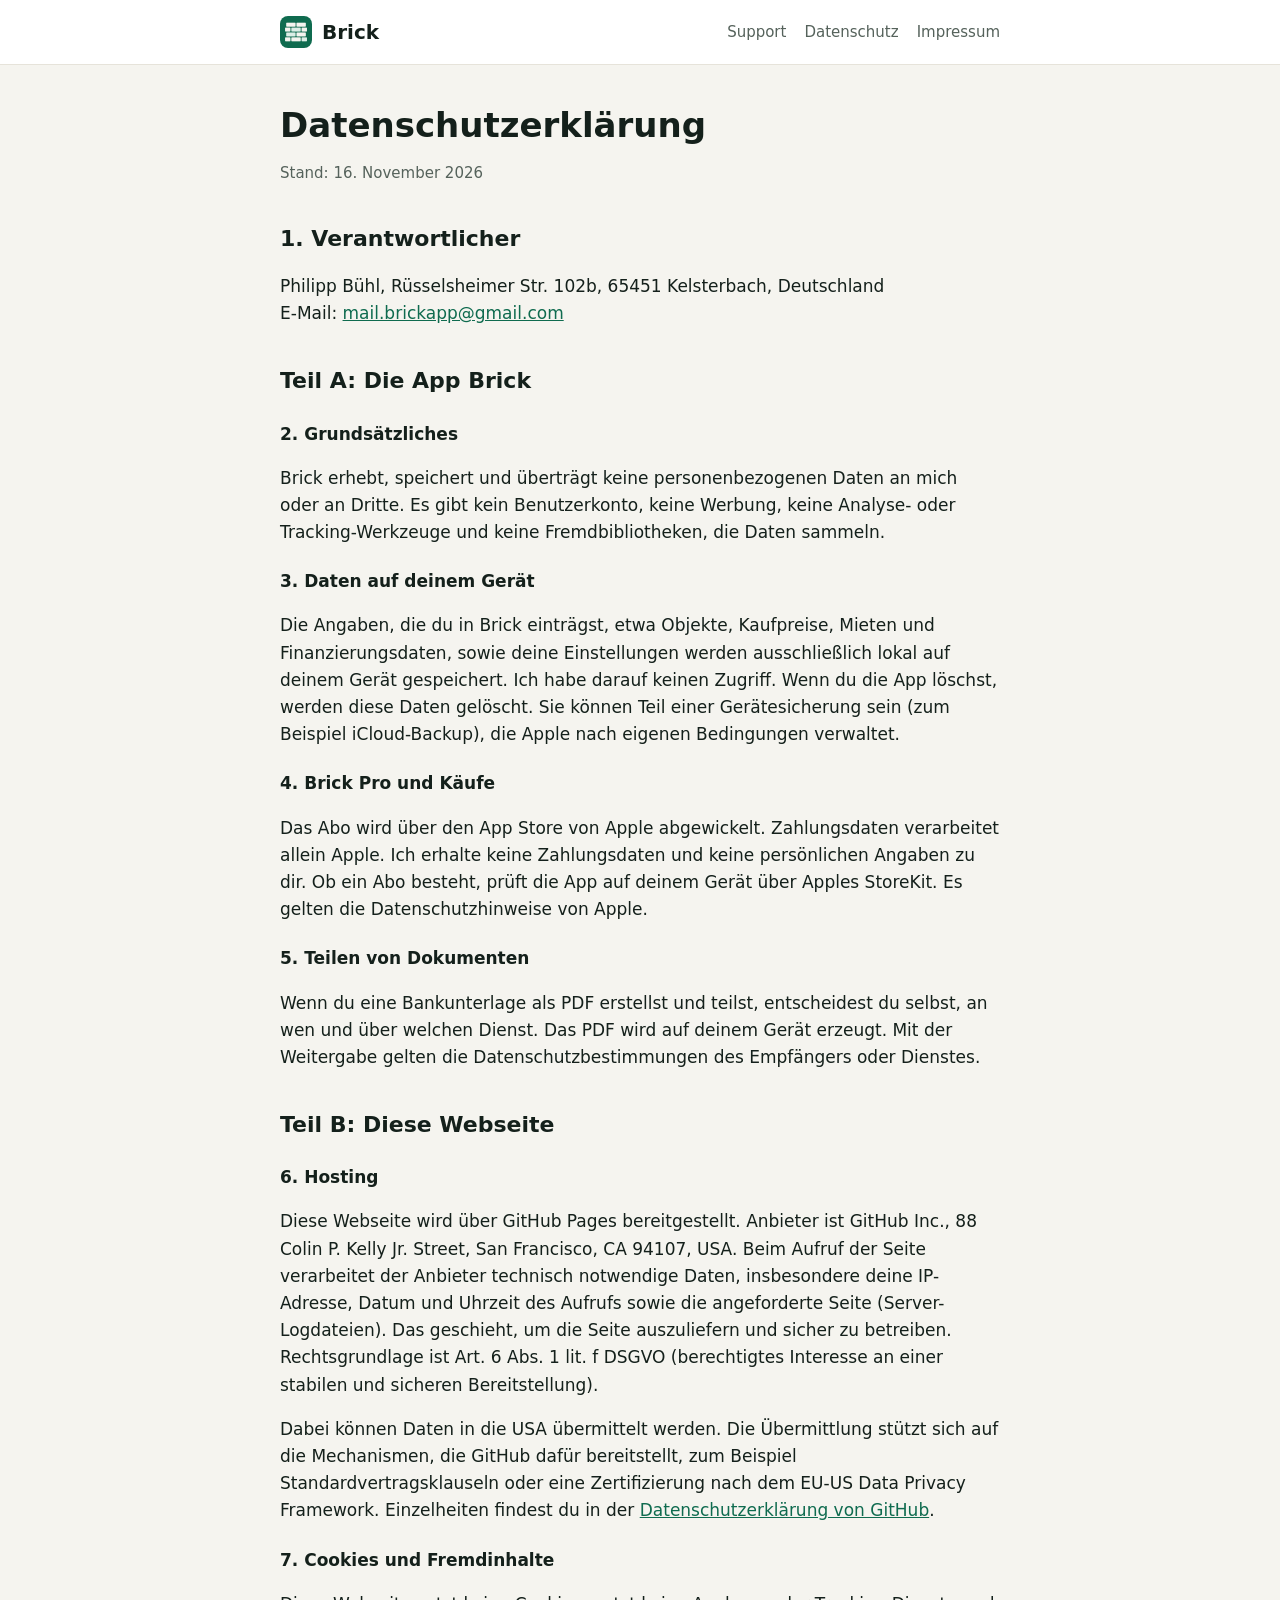
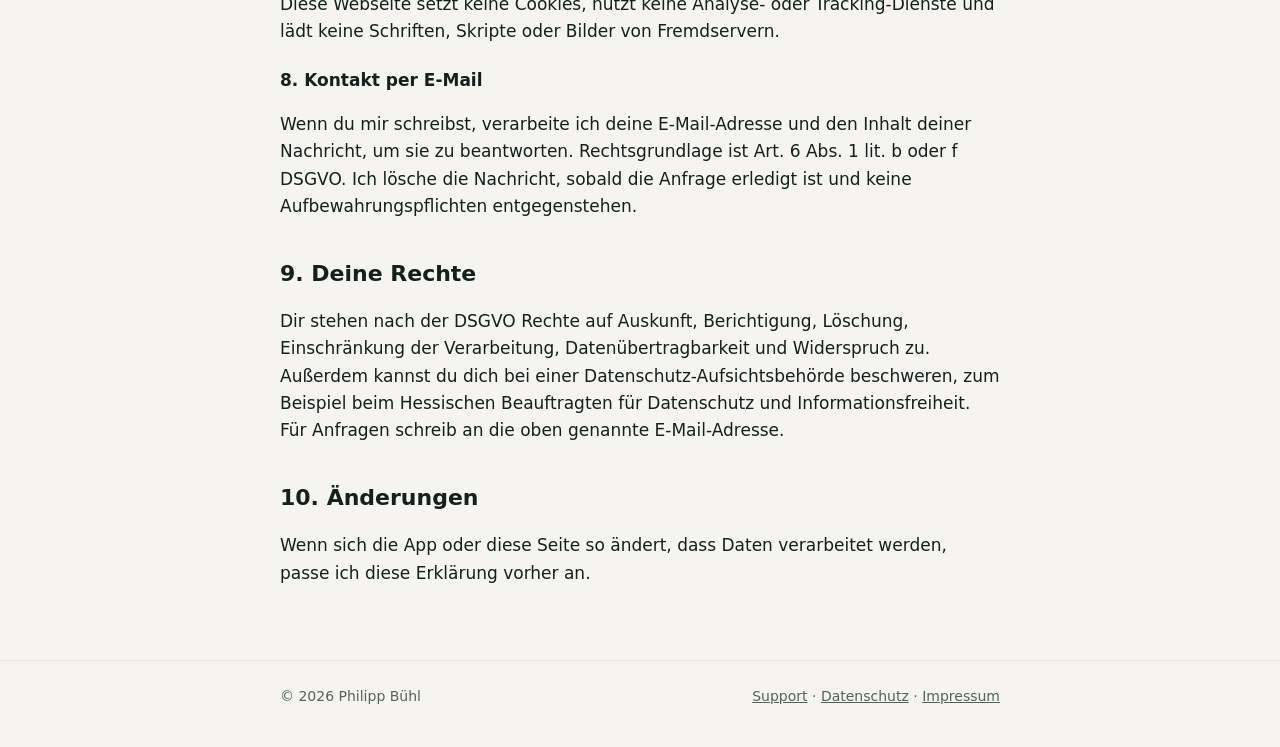
==== datenschutz/index.html @ 849d2d88 "Add files via upload" ====
<!doctype html>
<html lang="de">
<head>
<meta charset="utf-8">
<meta name="viewport" content="width=device-width,initial-scale=1">
<title>Datenschutzerklärung – Brick</title>
<meta name="description" content="Datenschutzerklärung zur App Brick und zu dieser Webseite.">
<link rel="icon" href="../icon.png">
<link rel="apple-touch-icon" href="../icon.png">
<link rel="stylesheet" href="../style.css">
</head>
<body>
<header><div class="wrap">
<a class="brand" href="../"><img src="../icon.png" alt=""><span class="appname">Brick</span></a>
<nav><a href="../support/">Support</a><a href="../datenschutz/">Datenschutz</a><a href="../impressum/">Impressum</a></nav>
</div></header>
<main><div class="wrap">

<h1>Datenschutzerklärung</h1>
<p class="muted">Stand: 16. November 2026</p>

<h2>1. Verantwortlicher</h2>
<p>Philipp Bühl, Rüsselsheimer Str. 102b, 65451 Kelsterbach, Deutschland<br>
E-Mail: <a href="mailto:mail.brickapp@gmail.com">mail.brickapp@gmail.com</a></p>

<h2>Teil A: Die App <span class="appname">Brick</span></h2>

<h3>2. Grundsätzliches</h3>
<p><span class="appname">Brick</span> erhebt, speichert und überträgt keine personenbezogenen Daten an mich oder an Dritte. Es gibt kein Benutzerkonto, keine Werbung, keine Analyse- oder Tracking-Werkzeuge und keine Fremdbibliotheken, die Daten sammeln.</p>

<h3>3. Daten auf deinem Gerät</h3>
<p>Die Angaben, die du in <span class="appname">Brick</span> einträgst, etwa Objekte, Kaufpreise, Mieten und Finanzierungsdaten, sowie deine Einstellungen werden ausschließlich lokal auf deinem Gerät gespeichert. Ich habe darauf keinen Zugriff. Wenn du die App löschst, werden diese Daten gelöscht. Sie können Teil einer Gerätesicherung sein (zum Beispiel iCloud-Backup), die Apple nach eigenen Bedingungen verwaltet.</p>

<h3>4. Brick Pro und Käufe</h3>
<p>Das Abo wird über den App Store von Apple abgewickelt. Zahlungsdaten verarbeitet allein Apple. Ich erhalte keine Zahlungsdaten und keine persönlichen Angaben zu dir. Ob ein Abo besteht, prüft die App auf deinem Gerät über Apples StoreKit. Es gelten die Datenschutzhinweise von Apple.</p>

<h3>5. Teilen von Dokumenten</h3>
<p>Wenn du eine Bankunterlage als PDF erstellst und teilst, entscheidest du selbst, an wen und über welchen Dienst. Das PDF wird auf deinem Gerät erzeugt. Mit der Weitergabe gelten die Datenschutzbestimmungen des Empfängers oder Dienstes.</p>

<h2>Teil B: Diese Webseite</h2>

<h3>6. Hosting</h3>
<p>Diese Webseite wird über GitHub Pages bereitgestellt. Anbieter ist GitHub Inc., 88 Colin P. Kelly Jr. Street, San Francisco, CA 94107, USA. Beim Aufruf der Seite verarbeitet der Anbieter technisch notwendige Daten, insbesondere deine IP-Adresse, Datum und Uhrzeit des Aufrufs sowie die angeforderte Seite (Server-Logdateien). Das geschieht, um die Seite auszuliefern und sicher zu betreiben. Rechtsgrundlage ist Art. 6 Abs. 1 lit. f DSGVO (berechtigtes Interesse an einer stabilen und sicheren Bereitstellung).</p>
<p>Dabei können Daten in die USA übermittelt werden. Die Übermittlung stützt sich auf die Mechanismen, die GitHub dafür bereitstellt, zum Beispiel Standardvertragsklauseln oder eine Zertifizierung nach dem EU-US Data Privacy Framework. Einzelheiten findest du in der <a href="https://docs.github.com/de/site-policy/privacy-policies/github-general-privacy-statement">Datenschutzerklärung von GitHub</a>.</p>

<h3>7. Cookies und Fremdinhalte</h3>
<p>Diese Webseite setzt keine Cookies, nutzt keine Analyse- oder Tracking-Dienste und lädt keine Schriften, Skripte oder Bilder von Fremdservern.</p>

<h3>8. Kontakt per E-Mail</h3>
<p>Wenn du mir schreibst, verarbeite ich deine E-Mail-Adresse und den Inhalt deiner Nachricht, um sie zu beantworten. Rechtsgrundlage ist Art. 6 Abs. 1 lit. b oder f DSGVO. Ich lösche die Nachricht, sobald die Anfrage erledigt ist und keine Aufbewahrungspflichten entgegenstehen.</p>

<h2>9. Deine Rechte</h2>
<p>Dir stehen nach der DSGVO Rechte auf Auskunft, Berichtigung, Löschung, Einschränkung der Verarbeitung, Datenübertragbarkeit und Widerspruch zu. Außerdem kannst du dich bei einer Datenschutz-Aufsichtsbehörde beschweren, zum Beispiel beim Hessischen Beauftragten für Datenschutz und Informationsfreiheit. Für Anfragen schreib an die oben genannte E-Mail-Adresse.</p>

<h2>10. Änderungen</h2>
<p>Wenn sich die App oder diese Seite so ändert, dass Daten verarbeitet werden, passe ich diese Erklärung vorher an.</p>

</div></main>
<footer><div class="wrap">
<span>© 2026 Philipp Bühl</span>
<span><a href="../support/">Support</a> · <a href="../datenschutz/">Datenschutz</a> · <a href="../impressum/">Impressum</a></span>
</div></footer>
</body>
</html>
---- style.css ----
:root{--bg:#F5F4EF;--surface:#FFFFFF;--ink:#14201B;--ink2:#55625B;--line:#E6E3DA;--accent:#0F6B4F;--soft:#DCEEE6;--accentInk:#0B5A41}
@media (prefers-color-scheme:dark){:root{--bg:#0F1613;--surface:#18221D;--ink:#EAF0EC;--ink2:#A6B3AB;--line:#2A3832;--accent:#5FCFA3;--soft:#1E3B30;--accentInk:#8FE0BD}}
*{box-sizing:border-box}
html{-webkit-text-size-adjust:100%}
body{margin:0;background:var(--bg);color:var(--ink);font:17px/1.6 system-ui,-apple-system,"Segoe UI",Roboto,Helvetica,Arial,sans-serif}
a{color:var(--accent)}
.wrap{max-width:760px;margin:0 auto;padding:0 20px}
header{border-bottom:1px solid var(--line);background:var(--surface)}
header .wrap{display:flex;align-items:center;justify-content:space-between;gap:16px;height:64px}
.brand{display:flex;align-items:center;gap:10px;font-weight:700;font-size:20px;color:var(--ink);text-decoration:none}
.brand img{width:32px;height:32px;border-radius:8px}
nav{display:flex;gap:18px;font-size:15px}
nav a{color:var(--ink2);text-decoration:none}
nav a:hover{color:var(--accent)}
main{padding:40px 0 56px}
h1{font-size:34px;line-height:1.2;margin:0 0 12px}
h2{font-size:22px;margin:36px 0 8px}
h3{font-size:17px;margin:22px 0 4px}
p,li{color:var(--ink)}
.lead{font-size:20px;color:var(--ink2);margin:0 0 28px}
.muted{color:var(--ink2);font-size:15px}
.card{background:var(--surface);border:1px solid var(--line);border-radius:16px;padding:20px;margin:16px 0}
.grid{display:grid;grid-template-columns:1fr 1fr;gap:14px;margin:20px 0}
.grid .card{margin:0}
.grid h3{margin-top:0}
.hero{background:var(--soft);border-radius:20px;padding:28px;margin:0 0 28px;display:flex;gap:20px;align-items:center}
.hero img{width:84px;height:84px;border-radius:20px;flex:none}
.hero h1{margin:0 0 6px}
.hero p{margin:0;color:var(--accentInk)}
.badge{display:inline-block;background:var(--accent);color:#fff;border-radius:999px;padding:6px 14px;font-size:14px;font-weight:600}
@media (prefers-color-scheme:dark){.badge{color:#0F1613}}
footer{border-top:1px solid var(--line);padding:24px 0 40px;color:var(--ink2);font-size:14px}
footer .wrap{display:flex;flex-wrap:wrap;gap:8px 20px;justify-content:space-between}
footer a{color:var(--ink2)}
dl{margin:0}dt{font-weight:600;margin-top:14px}dd{margin:2px 0 0;color:var(--ink2)}
@media (max-width:600px){h1{font-size:28px}.grid{grid-template-columns:1fr}.hero{flex-direction:column;align-items:flex-start}nav{gap:12px;font-size:14px}}
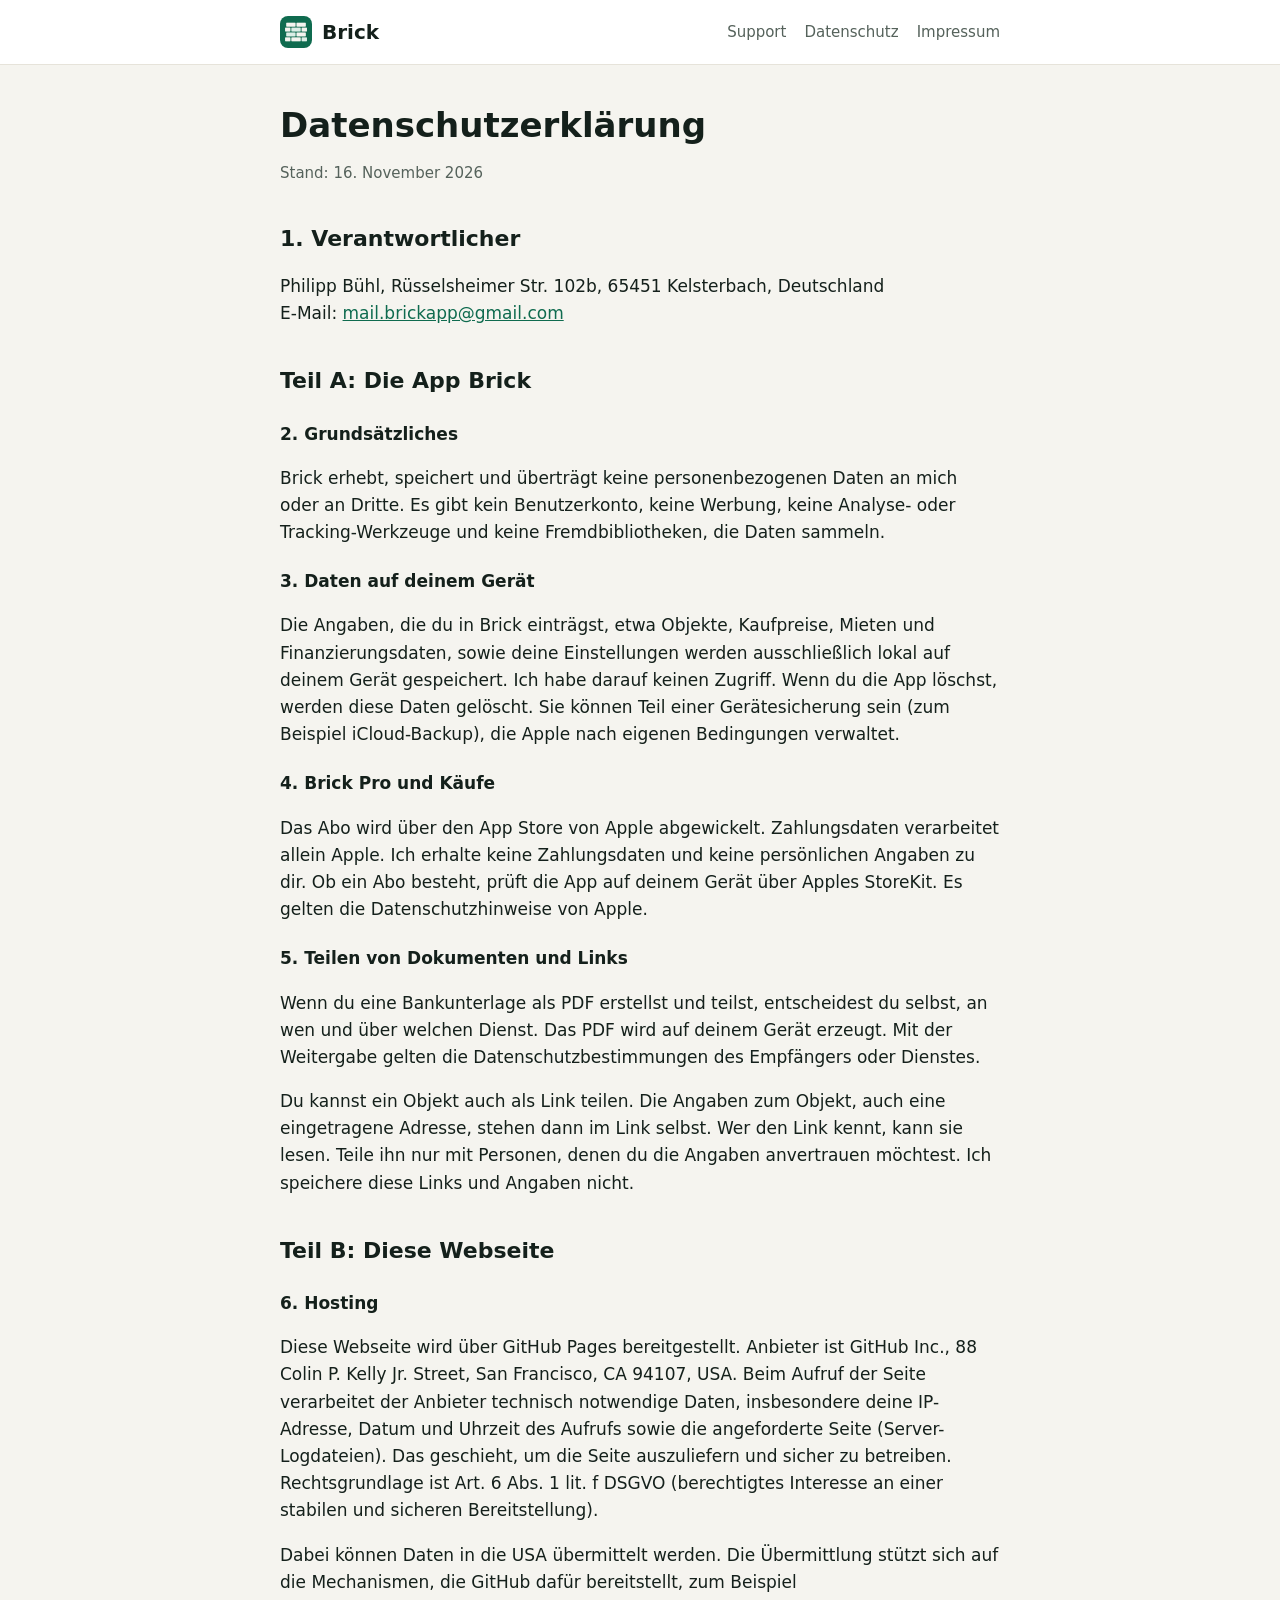
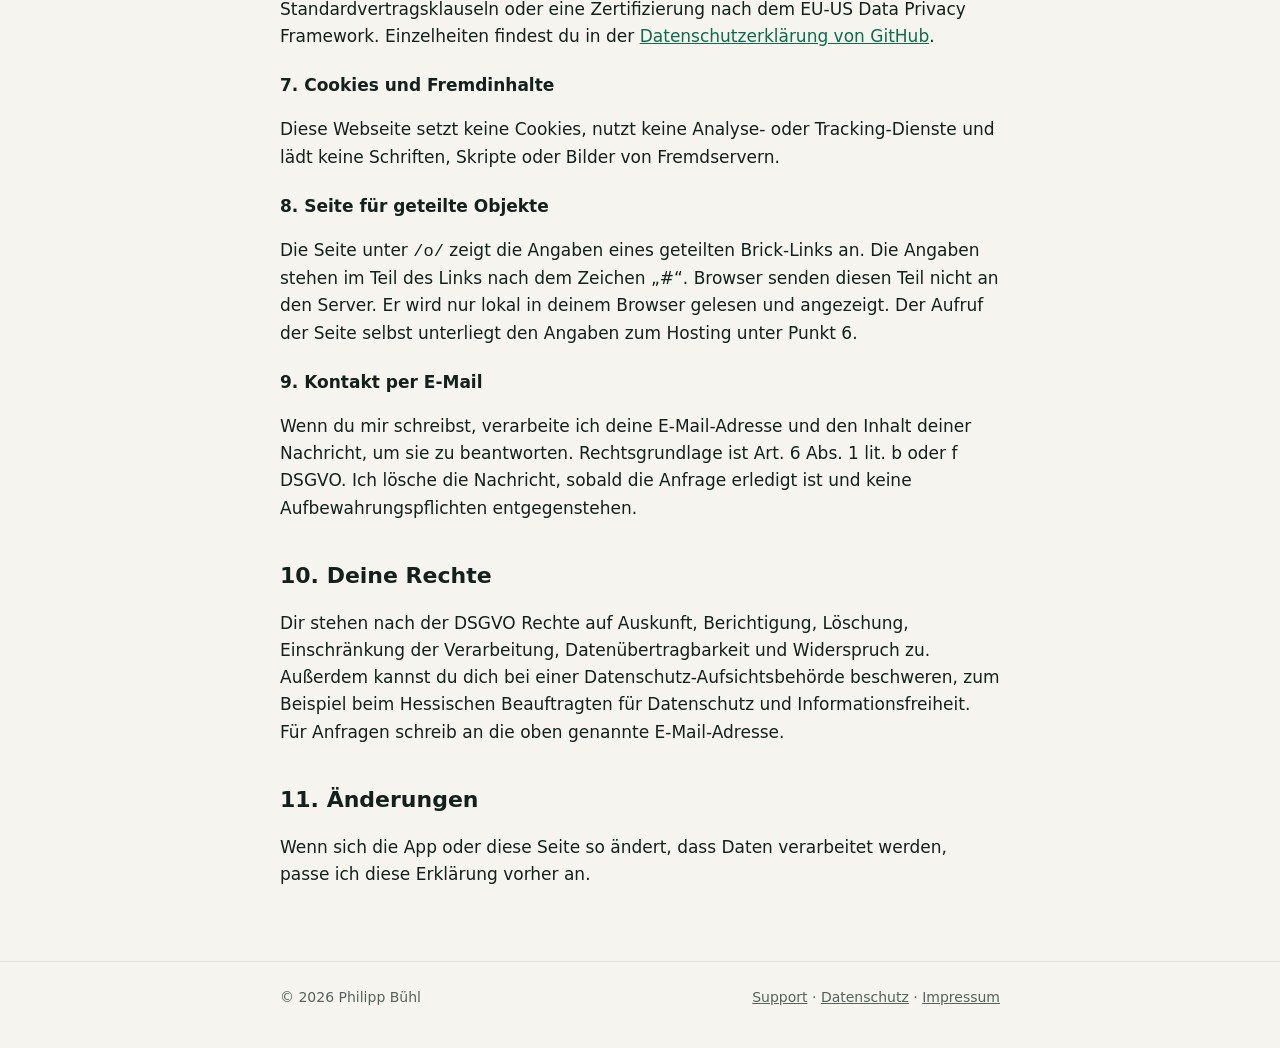
==== commit 23356642: "Add files via upload" ====
--- a/datenschutz/index.html
+++ b/datenschutz/index.html
@@ -34,8 +34,9 @@
 <h3>4. Brick Pro und Käufe</h3>
 <p>Das Abo wird über den App Store von Apple abgewickelt. Zahlungsdaten verarbeitet allein Apple. Ich erhalte keine Zahlungsdaten und keine persönlichen Angaben zu dir. Ob ein Abo besteht, prüft die App auf deinem Gerät über Apples StoreKit. Es gelten die Datenschutzhinweise von Apple.</p>
 
-<h3>5. Teilen von Dokumenten</h3>
+<h3>5. Teilen von Dokumenten und Links</h3>
 <p>Wenn du eine Bankunterlage als PDF erstellst und teilst, entscheidest du selbst, an wen und über welchen Dienst. Das PDF wird auf deinem Gerät erzeugt. Mit der Weitergabe gelten die Datenschutzbestimmungen des Empfängers oder Dienstes.</p>
+<p>Du kannst ein Objekt auch als Link teilen. Die Angaben zum Objekt, auch eine eingetragene Adresse, stehen dann im Link selbst. Wer den Link kennt, kann sie lesen. Teile ihn nur mit Personen, denen du die Angaben anvertrauen möchtest. Ich speichere diese Links und Angaben nicht.</p>
 
 <h2>Teil B: Diese Webseite</h2>
 
@@ -46,13 +47,16 @@
 <h3>7. Cookies und Fremdinhalte</h3>
 <p>Diese Webseite setzt keine Cookies, nutzt keine Analyse- oder Tracking-Dienste und lädt keine Schriften, Skripte oder Bilder von Fremdservern.</p>
 
-<h3>8. Kontakt per E-Mail</h3>
+<h3>8. Seite für geteilte Objekte</h3>
+<p>Die Seite unter <code>/o/</code> zeigt die Angaben eines geteilten Brick-Links an. Die Angaben stehen im Teil des Links nach dem Zeichen „#“. Browser senden diesen Teil nicht an den Server. Er wird nur lokal in deinem Browser gelesen und angezeigt. Der Aufruf der Seite selbst unterliegt den Angaben zum Hosting unter Punkt 6.</p>
+
+<h3>9. Kontakt per E-Mail</h3>
 <p>Wenn du mir schreibst, verarbeite ich deine E-Mail-Adresse und den Inhalt deiner Nachricht, um sie zu beantworten. Rechtsgrundlage ist Art. 6 Abs. 1 lit. b oder f DSGVO. Ich lösche die Nachricht, sobald die Anfrage erledigt ist und keine Aufbewahrungspflichten entgegenstehen.</p>
 
-<h2>9. Deine Rechte</h2>
+<h2>10. Deine Rechte</h2>
 <p>Dir stehen nach der DSGVO Rechte auf Auskunft, Berichtigung, Löschung, Einschränkung der Verarbeitung, Datenübertragbarkeit und Widerspruch zu. Außerdem kannst du dich bei einer Datenschutz-Aufsichtsbehörde beschweren, zum Beispiel beim Hessischen Beauftragten für Datenschutz und Informationsfreiheit. Für Anfragen schreib an die oben genannte E-Mail-Adresse.</p>
 
-<h2>10. Änderungen</h2>
+<h2>11. Änderungen</h2>
 <p>Wenn sich die App oder diese Seite so ändert, dass Daten verarbeitet werden, passe ich diese Erklärung vorher an.</p>
 
 </div></main>
--- a/style.css
+++ b/style.css
@@ -32,5 +32,10 @@
 footer{border-top:1px solid var(--line);padding:24px 0 40px;color:var(--ink2);font-size:14px}
 footer .wrap{display:flex;flex-wrap:wrap;gap:8px 20px;justify-content:space-between}
 footer a{color:var(--ink2)}
+.zeile{display:flex;justify-content:space-between;gap:16px;padding:9px 0;border-bottom:1px solid var(--line)}
+.zeile:last-child{border-bottom:0}
+.zeile span:first-child{color:var(--ink2)}
+.zeile span:last-child{font-weight:600;text-align:right}
+a.badge{text-decoration:none}
 dl{margin:0}dt{font-weight:600;margin-top:14px}dd{margin:2px 0 0;color:var(--ink2)}
 @media (max-width:600px){h1{font-size:28px}.grid{grid-template-columns:1fr}.hero{flex-direction:column;align-items:flex-start}nav{gap:12px;font-size:14px}}
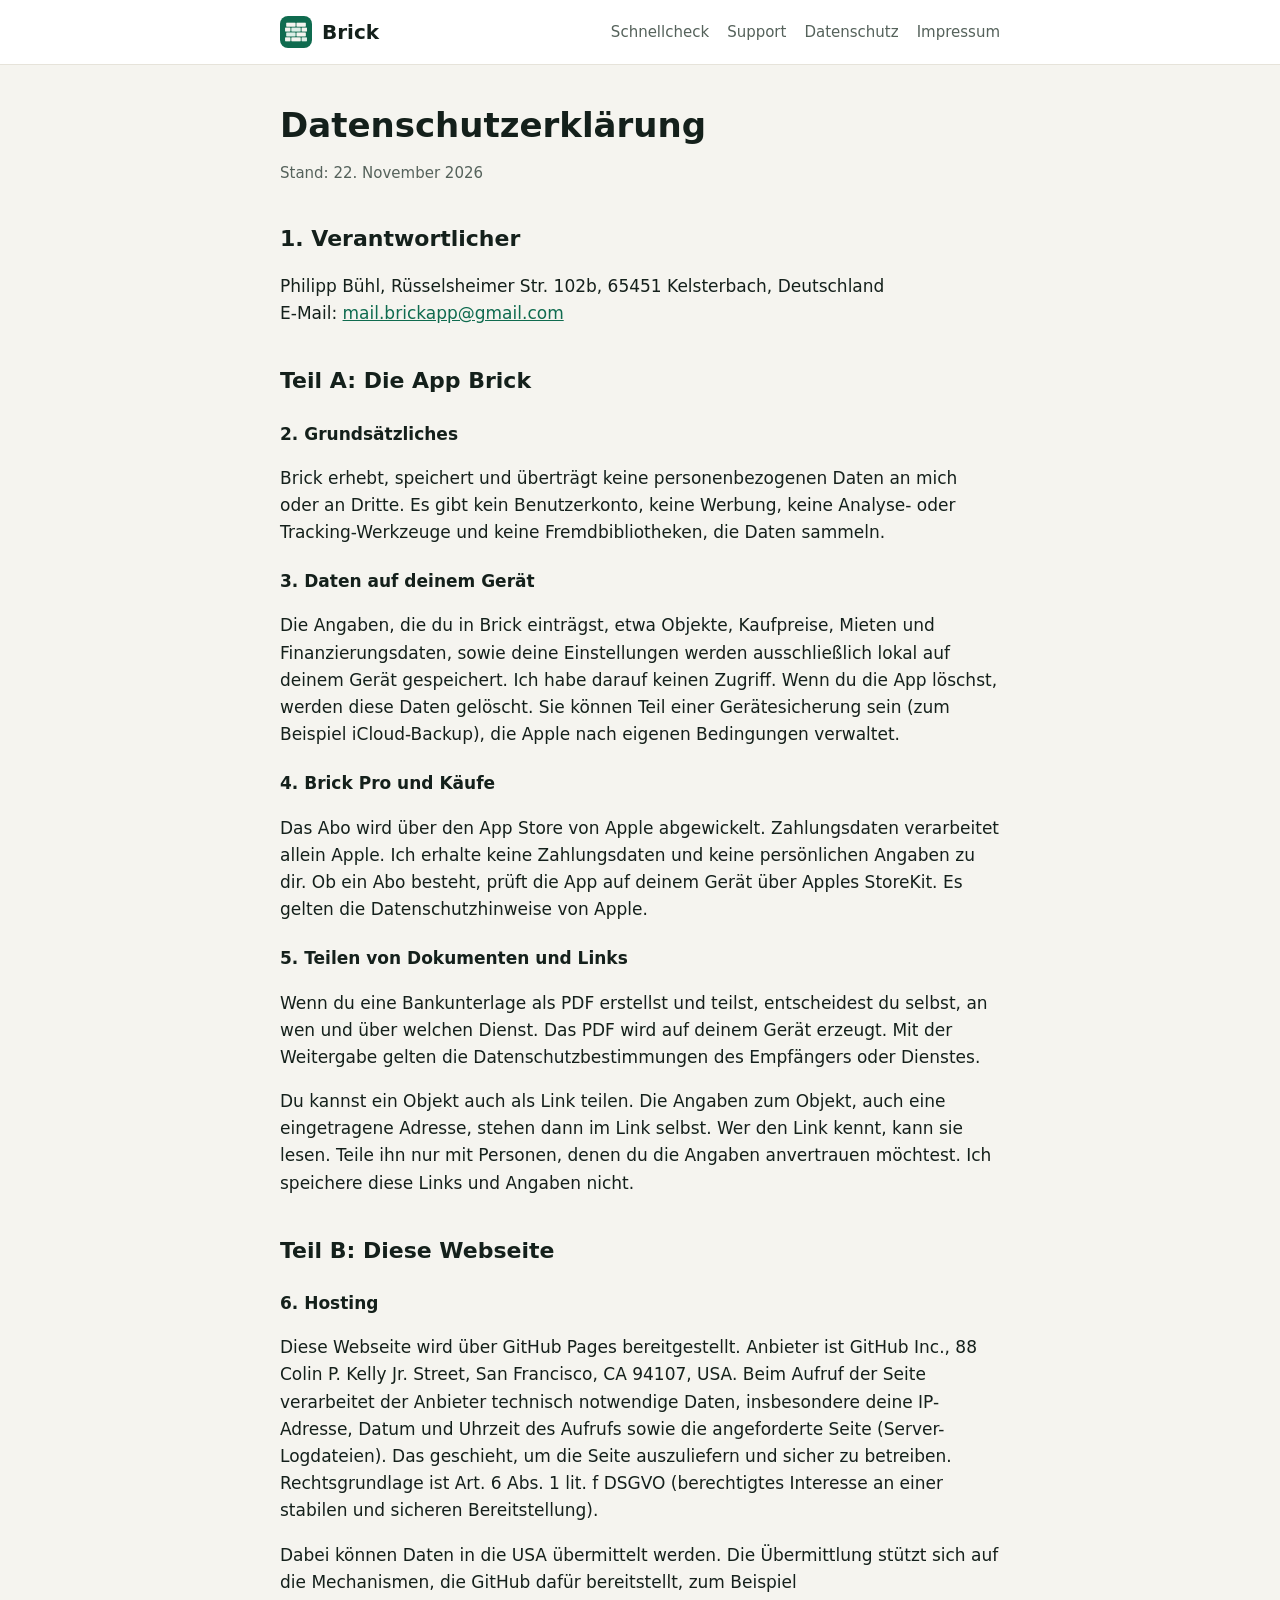
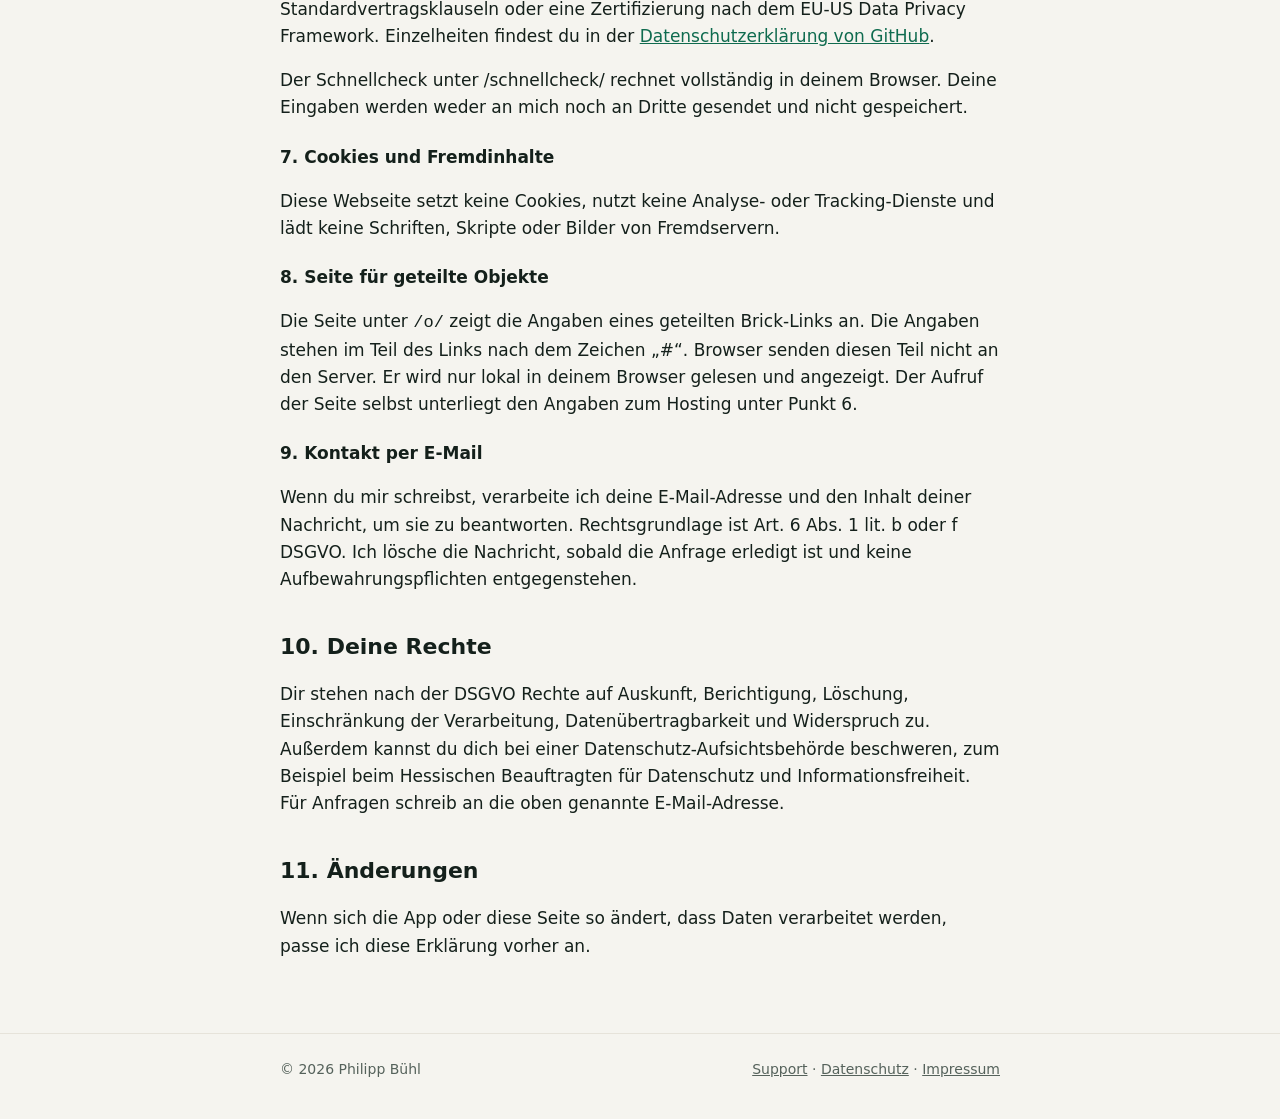
==== commit b1a1d172: "Add files via upload" ====
--- a/datenschutz/index.html
+++ b/datenschutz/index.html
@@ -12,12 +12,12 @@
 <body>
 <header><div class="wrap">
 <a class="brand" href="../"><img src="../icon.png" alt=""><span class="appname">Brick</span></a>
-<nav><a href="../support/">Support</a><a href="../datenschutz/">Datenschutz</a><a href="../impressum/">Impressum</a></nav>
+<nav><a href="../schnellcheck/">Schnellcheck</a><a href="../support/">Support</a><a href="../datenschutz/">Datenschutz</a><a href="../impressum/">Impressum</a></nav>
 </div></header>
 <main><div class="wrap">
 
 <h1>Datenschutzerklärung</h1>
-<p class="muted">Stand: 16. November 2026</p>
+<p class="muted">Stand: 22. November 2026</p>
 
 <h2>1. Verantwortlicher</h2>
 <p>Philipp Bühl, Rüsselsheimer Str. 102b, 65451 Kelsterbach, Deutschland<br>
@@ -43,6 +43,7 @@
 <h3>6. Hosting</h3>
 <p>Diese Webseite wird über GitHub Pages bereitgestellt. Anbieter ist GitHub Inc., 88 Colin P. Kelly Jr. Street, San Francisco, CA 94107, USA. Beim Aufruf der Seite verarbeitet der Anbieter technisch notwendige Daten, insbesondere deine IP-Adresse, Datum und Uhrzeit des Aufrufs sowie die angeforderte Seite (Server-Logdateien). Das geschieht, um die Seite auszuliefern und sicher zu betreiben. Rechtsgrundlage ist Art. 6 Abs. 1 lit. f DSGVO (berechtigtes Interesse an einer stabilen und sicheren Bereitstellung).</p>
 <p>Dabei können Daten in die USA übermittelt werden. Die Übermittlung stützt sich auf die Mechanismen, die GitHub dafür bereitstellt, zum Beispiel Standardvertragsklauseln oder eine Zertifizierung nach dem EU-US Data Privacy Framework. Einzelheiten findest du in der <a href="https://docs.github.com/de/site-policy/privacy-policies/github-general-privacy-statement">Datenschutzerklärung von GitHub</a>.</p>
+<p>Der Schnellcheck unter /schnellcheck/ rechnet vollständig in deinem Browser. Deine Eingaben werden weder an mich noch an Dritte gesendet und nicht gespeichert.</p>
 
 <h3>7. Cookies und Fremdinhalte</h3>
 <p>Diese Webseite setzt keine Cookies, nutzt keine Analyse- oder Tracking-Dienste und lädt keine Schriften, Skripte oder Bilder von Fremdservern.</p>
--- a/style.css
+++ b/style.css
@@ -38,4 +38,23 @@
 .zeile span:last-child{font-weight:600;text-align:right}
 a.badge{text-decoration:none}
 dl{margin:0}dt{font-weight:600;margin-top:14px}dd{margin:2px 0 0;color:var(--ink2)}
-@media (max-width:600px){h1{font-size:28px}.grid{grid-template-columns:1fr}.hero{flex-direction:column;align-items:flex-start}nav{gap:12px;font-size:14px}}
+.rechner label{display:block;font-size:14px;font-weight:600;color:var(--ink2);margin:14px 0 6px}
+.rechner input,.rechner select{width:100%;font:inherit;font-size:18px;font-weight:600;color:var(--ink);background:var(--surface);border:1px solid var(--line);border-radius:12px;padding:12px 14px;min-height:50px}
+.rechner input:focus,.rechner select:focus{outline:2px solid var(--accent);outline-offset:1px}
+.rechner .gross input{font-size:26px;min-height:62px;border:2px solid var(--accent)}
+.rechner .zwei{display:grid;grid-template-columns:1fr 1fr;gap:12px}
+.rechner details{margin:18px 0}
+.rechner summary{cursor:pointer;font-weight:600;color:var(--accentInk)}
+.ergebnis{background:var(--soft);border-radius:18px;padding:20px;margin:22px 0 14px}
+.ergebnis .titel{font-size:14px;font-weight:600;color:var(--accentInk)}
+.ergebnis .zahl{font-size:38px;font-weight:700;color:var(--accentInk);line-height:1.2}
+.ergebnis .zahl.minus{color:#A03D14}
+@media (prefers-color-scheme:dark){.ergebnis .zahl.minus{color:#FF9A6B}}
+.kacheln{display:grid;grid-template-columns:1fr 1fr;gap:12px}
+.kachel{background:var(--surface);border:1px solid var(--line);border-radius:14px;padding:14px}
+.kachel .k{font-size:13px;color:var(--ink2);font-weight:600}
+.kachel .v{font-size:24px;font-weight:700}
+.kachel .u{font-size:13px;color:var(--ink2)}
+.cta{background:var(--surface);border:1px solid var(--line);border-radius:18px;padding:22px;margin:28px 0}
+.cta h2{margin-top:0}
+@media (max-width:600px){.rechner .zwei{grid-template-columns:1fr}header .wrap{height:auto;flex-wrap:wrap;padding-top:10px;padding-bottom:10px;gap:6px 16px}nav{flex-wrap:wrap}h1{font-size:28px}.grid{grid-template-columns:1fr}.hero{flex-direction:column;align-items:flex-start}nav{gap:12px;font-size:14px}}
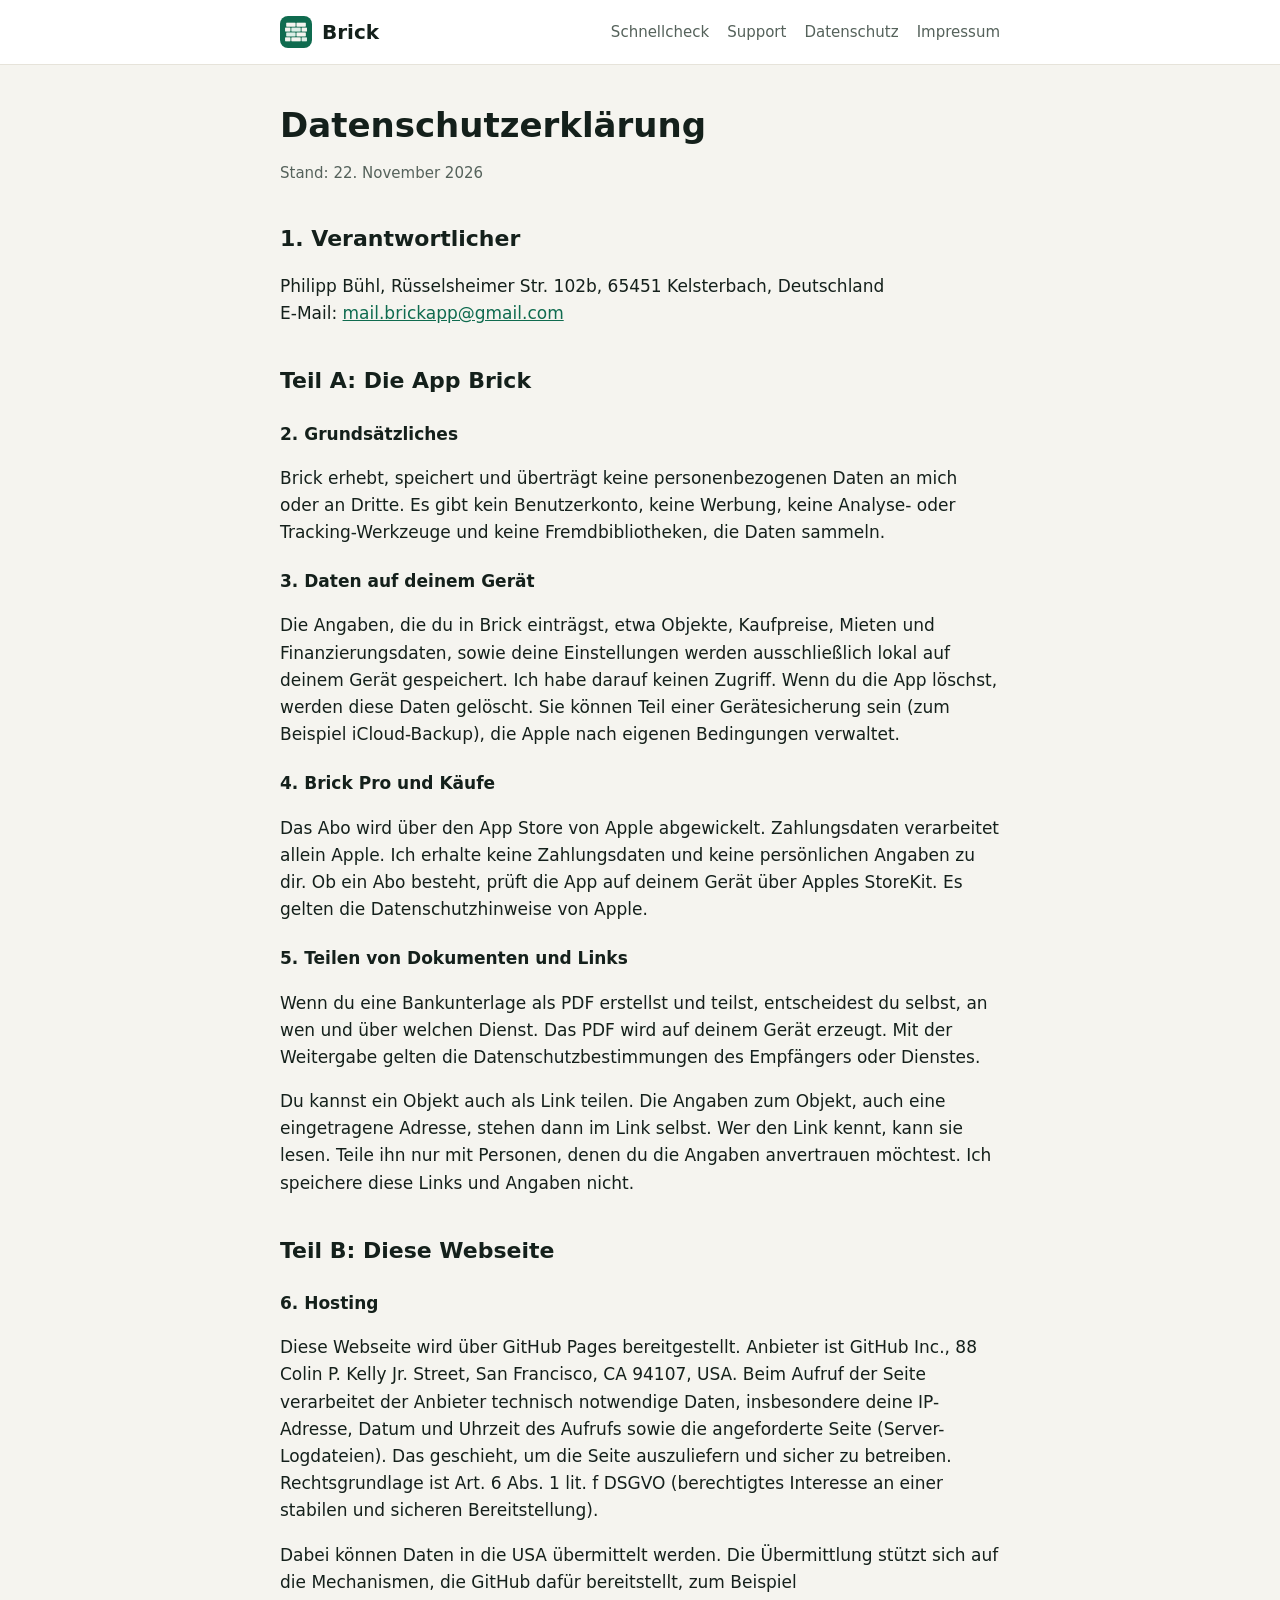
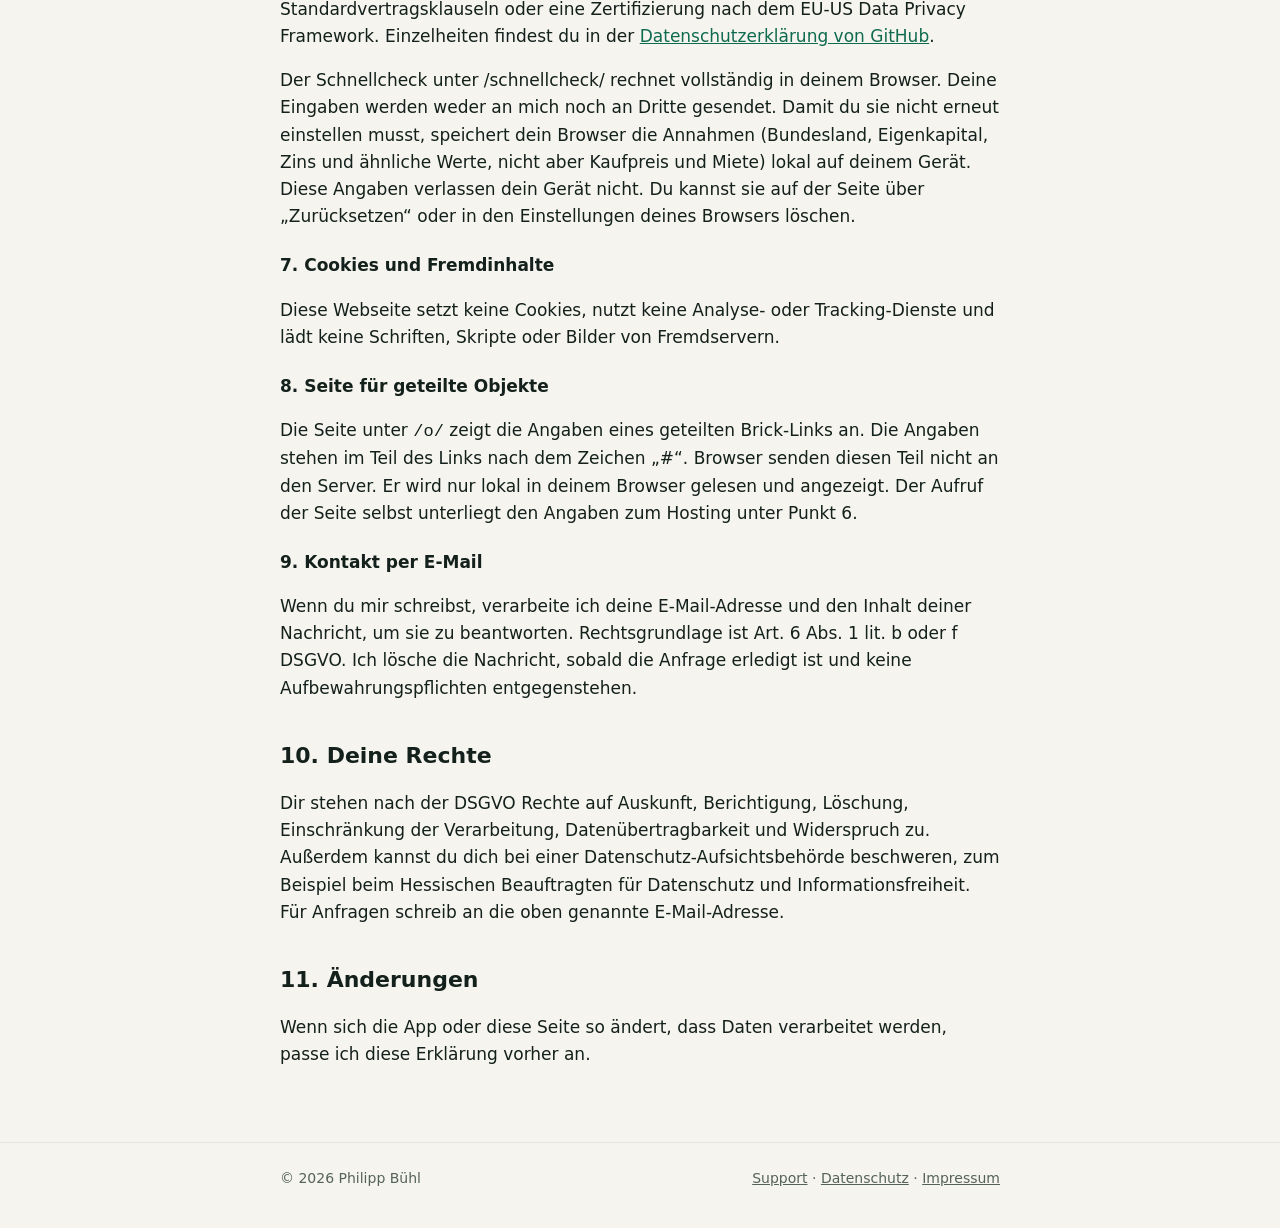
==== commit 745289d8: "Add files via upload" ====
--- a/datenschutz/index.html
+++ b/datenschutz/index.html
@@ -43,7 +43,7 @@
 <h3>6. Hosting</h3>
 <p>Diese Webseite wird über GitHub Pages bereitgestellt. Anbieter ist GitHub Inc., 88 Colin P. Kelly Jr. Street, San Francisco, CA 94107, USA. Beim Aufruf der Seite verarbeitet der Anbieter technisch notwendige Daten, insbesondere deine IP-Adresse, Datum und Uhrzeit des Aufrufs sowie die angeforderte Seite (Server-Logdateien). Das geschieht, um die Seite auszuliefern und sicher zu betreiben. Rechtsgrundlage ist Art. 6 Abs. 1 lit. f DSGVO (berechtigtes Interesse an einer stabilen und sicheren Bereitstellung).</p>
 <p>Dabei können Daten in die USA übermittelt werden. Die Übermittlung stützt sich auf die Mechanismen, die GitHub dafür bereitstellt, zum Beispiel Standardvertragsklauseln oder eine Zertifizierung nach dem EU-US Data Privacy Framework. Einzelheiten findest du in der <a href="https://docs.github.com/de/site-policy/privacy-policies/github-general-privacy-statement">Datenschutzerklärung von GitHub</a>.</p>
-<p>Der Schnellcheck unter /schnellcheck/ rechnet vollständig in deinem Browser. Deine Eingaben werden weder an mich noch an Dritte gesendet und nicht gespeichert.</p>
+<p>Der Schnellcheck unter /schnellcheck/ rechnet vollständig in deinem Browser. Deine Eingaben werden weder an mich noch an Dritte gesendet. Damit du sie nicht erneut einstellen musst, speichert dein Browser die Annahmen (Bundesland, Eigenkapital, Zins und ähnliche Werte, nicht aber Kaufpreis und Miete) lokal auf deinem Gerät. Diese Angaben verlassen dein Gerät nicht. Du kannst sie auf der Seite über „Zurücksetzen“ oder in den Einstellungen deines Browsers löschen.</p>
 
 <h3>7. Cookies und Fremdinhalte</h3>
 <p>Diese Webseite setzt keine Cookies, nutzt keine Analyse- oder Tracking-Dienste und lädt keine Schriften, Skripte oder Bilder von Fremdservern.</p>
